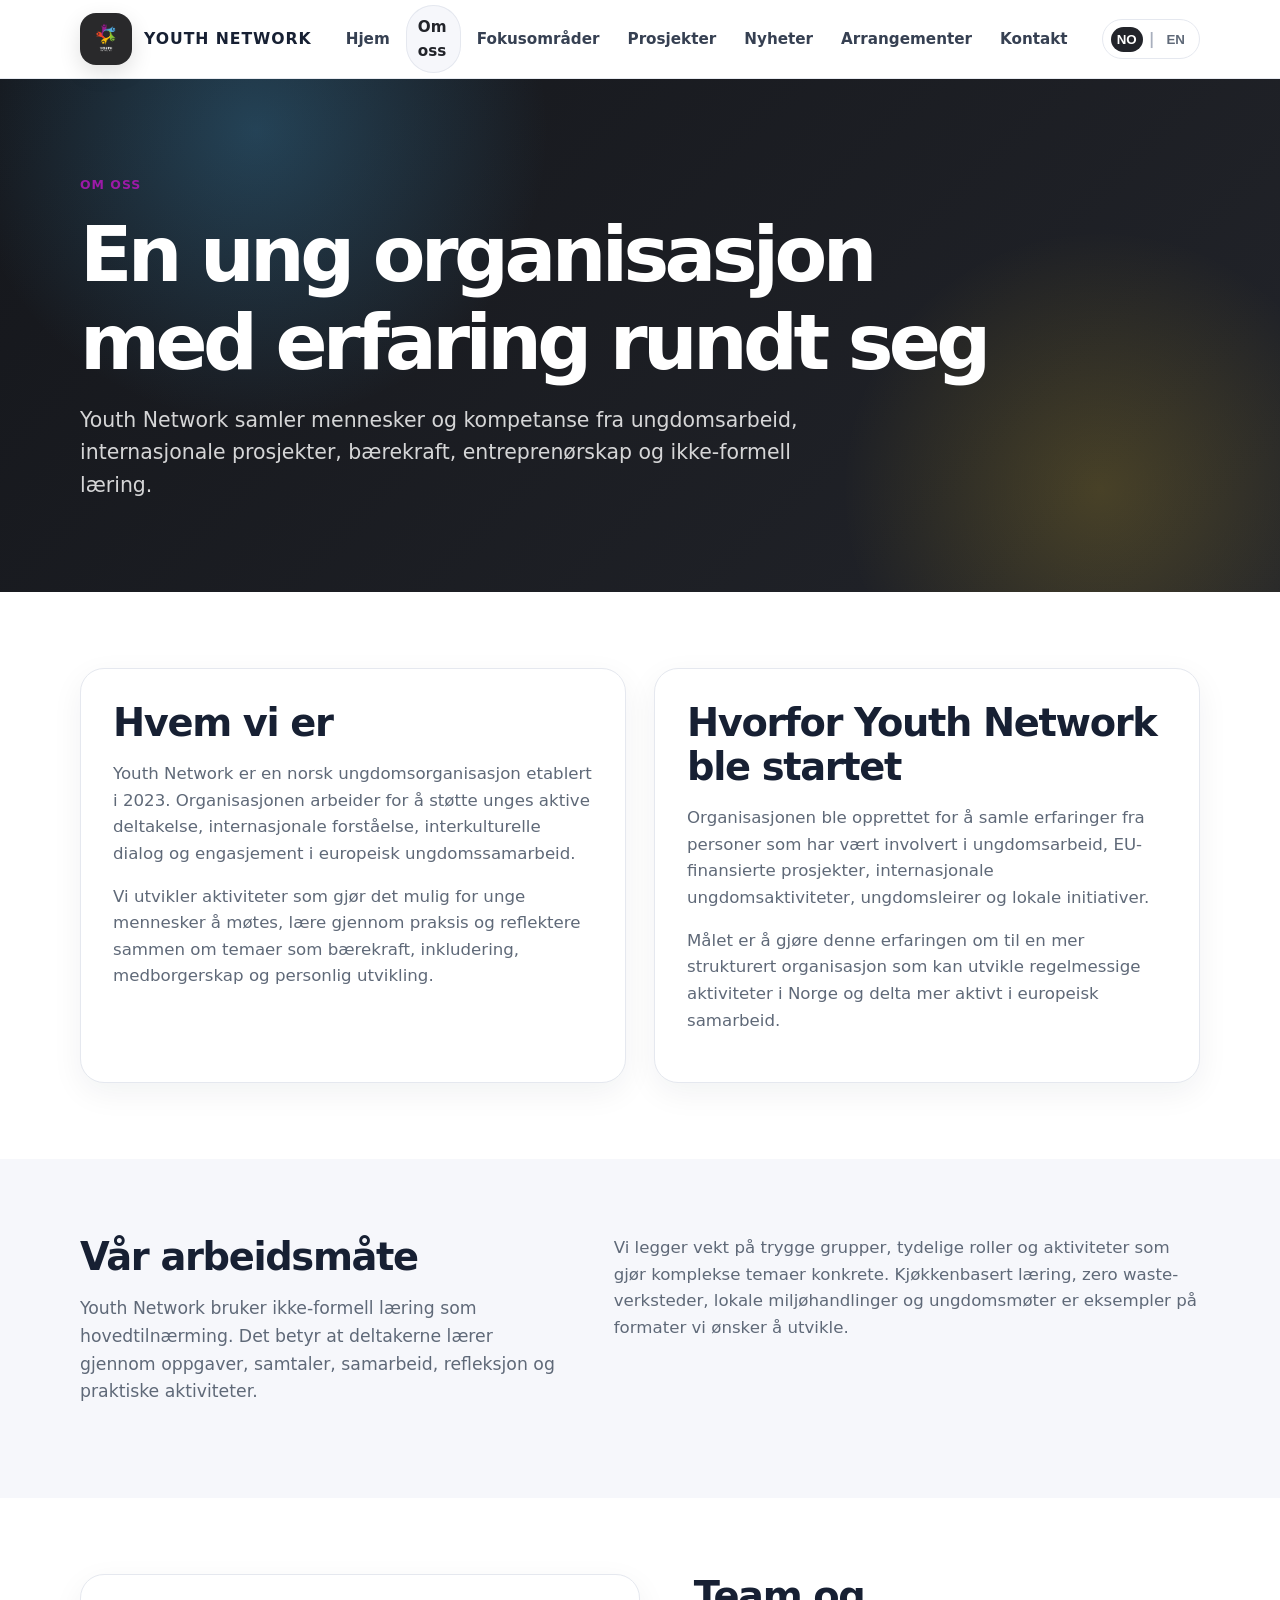
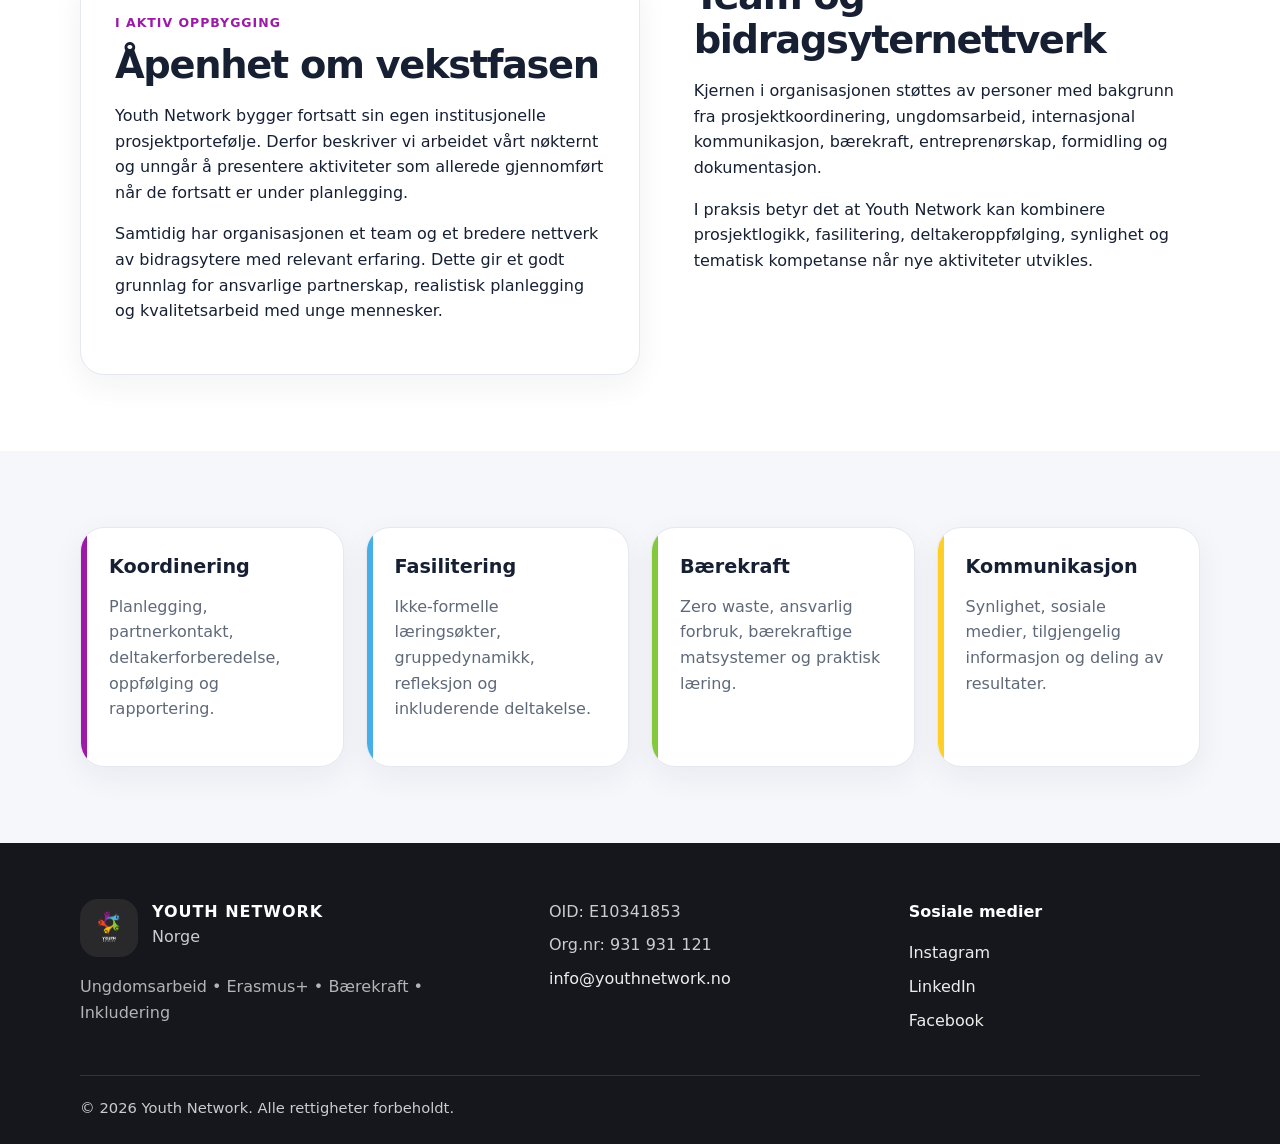
==== about.html @ 1f27862b "Add files via upload" ====
<!DOCTYPE html>
<html lang="no">
<head>
  <meta charset="UTF-8">
  <meta name="viewport" content="width=device-width, initial-scale=1.0">
  <meta name="description" content="Youth Network er en norsk ungdomsorganisasjon for ungdomsarbeid, Erasmus+, bærekraft og inkludering.">
  <title>Om oss | Youth Network</title>
  <link rel="icon" href="assets/img/logo.png">
  <link rel="stylesheet" href="assets/css/style.css">
</head>
<body data-title-key="meta.aboutTitle">
  
<header class="site-header">
  <a class="skip-link" href="#main" data-i18n="skip.content">Hopp til innhold</a>
  <div class="container header-inner">
    <a class="brand" href="index.html" aria-label="Youth Network home">
      <img src="assets/img/logo.png" alt="Youth Network logo" class="brand-logo">
      <span class="brand-text" data-i18n="site.name">Youth Network</span>
    </a>
    <button class="nav-toggle" type="button" aria-expanded="false" aria-controls="site-nav">
      <span class="nav-toggle-bars" aria-hidden="true"></span>
      <span data-i18n="nav.menu">Meny</span>
    </button>
    <nav id="site-nav" class="site-nav" aria-label="Main navigation">
      <a class="nav-link" href="index.html" data-i18n="nav.home">Hjem</a><a class="nav-link active" href="about.html" data-i18n="nav.about" aria-current="page">Om oss</a><a class="nav-link" href="focus-areas.html" data-i18n="nav.focus">Fokusområder</a><a class="nav-link" href="projects.html" data-i18n="nav.projects">Prosjekter</a><a class="nav-link" href="news.html" data-i18n="nav.news">Nyheter</a><a class="nav-link" href="events.html" data-i18n="nav.events">Arrangementer</a><a class="nav-link" href="contact.html" data-i18n="nav.contact">Kontakt</a>
    </nav>
    <div class="language-switch" aria-label="Language switch">
      <button type="button" data-lang-button="no" class="lang-btn active" aria-pressed="true" data-i18n="lang.no">NO</button>
      <span class="lang-divider">|</span>
      <button type="button" data-lang-button="en" class="lang-btn" aria-pressed="false" data-i18n="lang.en">EN</button>
    </div>
  </div>
</header>
  <main id="main">
    
<section class="page-hero">
  <div class="container page-hero-inner">
    <p class="kicker" data-i18n="about.hero.kicker">Om oss</p>
    <h1 data-i18n="about.hero.title">En ung organisasjon med erfaring rundt seg</h1>
    <p class="lead" data-i18n="about.hero.text">Youth Network samler mennesker og kompetanse fra ungdomsarbeid, internasjonale prosjekter, bærekraft, entreprenørskap og ikke-formell læring.</p>
  </div>
</section>
<section class="section">
  <div class="container content-grid">
    <article class="text-block">
      <h2 data-i18n="about.who.title">Hvem vi er</h2>
      <p data-i18n="about.who.text1">Youth Network er en norsk ungdomsorganisasjon etablert i 2023. Organisasjonen arbeider for å støtte unges aktive deltakelse, internasjonale forståelse, interkulturelle dialog og engasjement i europeisk ungdomssamarbeid.</p>
      <p data-i18n="about.who.text2">Vi utvikler aktiviteter som gjør det mulig for unge mennesker å møtes, lære gjennom praksis og reflektere sammen om temaer som bærekraft, inkludering, medborgerskap og personlig utvikling.</p>
    </article>
    <article class="text-block">
      <h2 data-i18n="about.why.title">Hvorfor Youth Network ble startet</h2>
      <p data-i18n="about.why.text1">Organisasjonen ble opprettet for å samle erfaringer fra personer som har vært involvert i ungdomsarbeid, EU-finansierte prosjekter, internasjonale ungdomsaktiviteter, ungdomsleirer og lokale initiativer.</p>
      <p data-i18n="about.why.text2">Målet er å gjøre denne erfaringen om til en mer strukturert organisasjon som kan utvikle regelmessige aktiviteter i Norge og delta mer aktivt i europeisk samarbeid.</p>
    </article>
  </div>
</section>
<section class="section section-soft">
  <div class="container split">
    <div>
      <h2 data-i18n="about.approach.title">Vår arbeidsmåte</h2>
      <p class="lead small" data-i18n="about.approach.text1">Youth Network bruker ikke-formell læring som hovedtilnærming. Det betyr at deltakerne lærer gjennom oppgaver, samtaler, samarbeid, refleksjon og praktiske aktiviteter.</p>
    </div>
    <div class="prose">
      <p data-i18n="about.approach.text2">Vi legger vekt på trygge grupper, tydelige roller og aktiviteter som gjør komplekse temaer konkrete. Kjøkkenbasert læring, zero waste-verksteder, lokale miljøhandlinger og ungdomsmøter er eksempler på formater vi ønsker å utvikle.</p>
    </div>
  </div>
</section>
<section class="section">
  <div class="container split reverse">
    <div class="notice-card">
      <p class="kicker" data-i18n="common.growthBadge">I aktiv oppbygging</p>
      <h2 data-i18n="about.growth.title">Åpenhet om vekstfasen</h2>
      <p data-i18n="about.growth.text1">Youth Network bygger fortsatt sin egen institusjonelle prosjektportefølje. Derfor beskriver vi arbeidet vårt nøkternt og unngår å presentere aktiviteter som allerede gjennomført når de fortsatt er under planlegging.</p>
      <p data-i18n="about.growth.text2">Samtidig har organisasjonen et team og et bredere nettverk av bidragsytere med relevant erfaring. Dette gir et godt grunnlag for ansvarlige partnerskap, realistisk planlegging og kvalitetsarbeid med unge mennesker.</p>
    </div>
    <div>
      <h2 data-i18n="about.team.title">Team og bidragsyternettverk</h2>
      <p data-i18n="about.team.text1">Kjernen i organisasjonen støttes av personer med bakgrunn fra prosjektkoordinering, ungdomsarbeid, internasjonal kommunikasjon, bærekraft, entreprenørskap, formidling og dokumentasjon.</p>
      <p data-i18n="about.team.text2">I praksis betyr det at Youth Network kan kombinere prosjektlogikk, fasilitering, deltakeroppfølging, synlighet og tematisk kompetanse når nye aktiviteter utvikles.</p>
    </div>
  </div>
</section>
<section class="section section-soft">
  <div class="container">
    <div class="card-grid four">
      
<article class="card ">
  <h3 data-i18n="about.team.role1.title">Koordinering</h3>
  <p data-i18n="about.team.role1.text">Planlegging, partnerkontakt, deltakerforberedelse, oppfølging og rapportering.</p>
</article>
      
<article class="card ">
  <h3 data-i18n="about.team.role2.title">Fasilitering</h3>
  <p data-i18n="about.team.role2.text">Ikke-formelle læringsøkter, gruppedynamikk, refleksjon og inkluderende deltakelse.</p>
</article>
      
<article class="card ">
  <h3 data-i18n="about.team.role3.title">Bærekraft</h3>
  <p data-i18n="about.team.role3.text">Zero waste, ansvarlig forbruk, bærekraftige matsystemer og praktisk læring.</p>
</article>
      
<article class="card ">
  <h3 data-i18n="about.team.role4.title">Kommunikasjon</h3>
  <p data-i18n="about.team.role4.text">Synlighet, sosiale medier, tilgjengelig informasjon og deling av resultater.</p>
</article>
    </div>
  </div>
</section>

  </main>
  
<footer class="site-footer">
  <div class="container footer-grid">
    <div>
      <div class="footer-brand">
        <img src="assets/img/logo.png" alt="Youth Network logo" class="footer-logo">
        <div>
          <strong data-i18n="site.name">Youth Network</strong>
          <p data-i18n="footer.location">Norge</p>
        </div>
      </div>
      <p class="footer-tagline" data-i18n="site.tagline">Ungdomsarbeid • Erasmus+ • Bærekraft • Inkludering</p>
    </div>
    <div class="footer-details">
      <p data-i18n="footer.oid">OID: E10341853</p>
      <p data-i18n="footer.orgno">Org.nr: 931 931 121</p>
      <p><a href="mailto:info@youthnetwork.no" data-i18n="footer.email">info@youthnetwork.no</a></p>
    </div>
    <div class="footer-social">
      <p class="footer-heading" data-i18n="footer.social">Sosiale medier</p>
      <a href="#" aria-label="Instagram placeholder" data-i18n="footer.instagram">Instagram</a>
      <a href="#" aria-label="LinkedIn placeholder" data-i18n="footer.linkedin">LinkedIn</a>
      <a href="#" aria-label="Facebook placeholder" data-i18n="footer.facebook">Facebook</a>
    </div>
  </div>
  <div class="container footer-bottom">
    <p>© <span id="current-year">2026</span> <span data-i18n="site.name">Youth Network</span>. <span data-i18n="footer.rights">Alle rettigheter forbeholdt.</span></p>
  </div>
</footer>
  <script src="assets/js/language.js"></script>
</body>
</html>
---- assets/css/style.css ----
:root {
  --charcoal: #22242a;
  --charcoal-2: #15171c;
  --ink: #172033;
  --muted: #5f6978;
  --line: #e5e8ef;
  --surface: #ffffff;
  --soft: #f6f7fb;
  --purple: #9c1aa7;
  --blue: #46aee8;
  --green: #83c83d;
  --yellow: #ffcf25;
  --orange: #f2492c;
  --radius: 24px;
  --shadow: 0 18px 45px rgba(21, 23, 28, 0.12);
}

* { box-sizing: border-box; }
html { scroll-behavior: smooth; }
body {
  margin: 0;
  font-family: system-ui, -apple-system, BlinkMacSystemFont, "Segoe UI", sans-serif;
  color: var(--ink);
  background: var(--surface);
  line-height: 1.6;
}
img { max-width: 100%; display: block; }
a { color: inherit; text-decoration: none; }
p { margin: 0 0 1rem; }
h1, h2, h3 { line-height: 1.15; margin: 0 0 1rem; color: var(--ink); }
h1 { font-size: clamp(2.3rem, 6vw, 5rem); letter-spacing: -0.06em; }
h2 { font-size: clamp(1.7rem, 3vw, 2.6rem); letter-spacing: -0.035em; }
h3 { font-size: 1.2rem; }
.container { width: min(1120px, calc(100% - 40px)); margin: 0 auto; }
.skip-link {
  position: absolute;
  left: 16px;
  top: -48px;
  background: var(--charcoal);
  color: #fff;
  padding: 10px 14px;
  border-radius: 10px;
  z-index: 1000;
}
.skip-link:focus { top: 12px; }

.site-header {
  position: sticky;
  top: 0;
  z-index: 100;
  background: rgba(255,255,255,0.94);
  backdrop-filter: blur(16px);
  border-bottom: 1px solid rgba(229,232,239,0.9);
}
.header-inner {
  min-height: 78px;
  display: flex;
  align-items: center;
  gap: 22px;
}
.brand { display: inline-flex; align-items: center; gap: 12px; flex: 0 0 auto; }
.brand-logo { width: 52px; height: 52px; border-radius: 16px; object-fit: cover; box-shadow: 0 8px 22px rgba(0,0,0,.12); }
.brand-text { font-weight: 800; letter-spacing: 0.06em; text-transform: uppercase; font-size: 0.98rem; }
.site-nav { margin-left: auto; display: flex; align-items: center; gap: 4px; }
.nav-link {
  padding: 10px 12px;
  border-radius: 999px;
  color: #364052;
  font-weight: 650;
  font-size: 0.95rem;
}
.nav-link:hover, .nav-link.active { background: var(--soft); color: var(--charcoal); }
.nav-link.active { box-shadow: inset 0 0 0 1px var(--line); }
.language-switch {
  display: inline-flex;
  align-items: center;
  gap: 6px;
  padding: 6px 8px;
  border: 1px solid var(--line);
  border-radius: 999px;
  background: #fff;
}
.lang-btn {
  border: 0;
  background: transparent;
  cursor: pointer;
  font-weight: 800;
  color: var(--muted);
  padding: 5px 6px;
  border-radius: 999px;
}
.lang-btn.active { color: #fff; background: var(--charcoal); }
.lang-divider { color: #a8afbd; font-weight: 700; }
.nav-toggle {
  display: none;
  margin-left: auto;
  border: 1px solid var(--line);
  background: #fff;
  border-radius: 999px;
  padding: 9px 12px;
  font-weight: 700;
  gap: 8px;
  align-items: center;
}
.nav-toggle-bars,
.nav-toggle-bars::before,
.nav-toggle-bars::after {
  display: block;
  width: 18px;
  height: 2px;
  background: var(--charcoal);
  border-radius: 2px;
  content: "";
}
.nav-toggle-bars::before { transform: translateY(-6px); }
.nav-toggle-bars::after { transform: translateY(4px); }

.hero {
  background:
    radial-gradient(circle at 15% 20%, rgba(156,26,167,.45), transparent 26%),
    radial-gradient(circle at 82% 20%, rgba(70,174,232,.35), transparent 24%),
    radial-gradient(circle at 75% 85%, rgba(131,200,61,.25), transparent 28%),
    linear-gradient(135deg, var(--charcoal-2), var(--charcoal));
  color: #fff;
  overflow: hidden;
}
.hero h1, .hero h2 { color: #fff; }
.hero .lead { color: rgba(255,255,255,.84); }
.hero-grid { min-height: 680px; display: grid; grid-template-columns: 1.15fr .85fr; gap: 48px; align-items: center; padding: 84px 0; }
.kicker {
  display: inline-flex;
  margin: 0 0 16px;
  color: var(--purple);
  font-weight: 850;
  letter-spacing: 0.08em;
  text-transform: uppercase;
  font-size: 0.78rem;
}
.hero .kicker { color: var(--yellow); }
.hero-slogan { font-size: clamp(1.25rem, 2.3vw, 2rem); max-width: 800px; margin-bottom: 1rem; font-weight: 650; }
.lead { font-size: clamp(1.08rem, 1.6vw, 1.28rem); color: var(--muted); max-width: 760px; }
.lead.small { font-size: 1.08rem; }
.hero-actions, .cta-actions { display: flex; flex-wrap: wrap; gap: 12px; margin-top: 28px; }
.btn {
  display: inline-flex;
  align-items: center;
  justify-content: center;
  min-height: 46px;
  padding: 12px 18px;
  border-radius: 999px;
  font-weight: 800;
  border: 1px solid transparent;
  transition: transform .18s ease, box-shadow .18s ease, background .18s ease;
}
.btn:hover { transform: translateY(-2px); box-shadow: 0 12px 28px rgba(0,0,0,.14); }
.btn-primary { background: linear-gradient(135deg, var(--purple), var(--orange)); color: #fff; }
.btn-secondary { background: #fff; color: var(--charcoal); border-color: rgba(255,255,255,.25); }
.btn-light { background: transparent; color: #fff; border-color: rgba(255,255,255,.35); }
.cta-band .btn-secondary { border-color: var(--line); }
.hero-logo-card {
  justify-self: center;
  width: min(410px, 100%);
  padding: 28px;
  border-radius: 34px;
  background: rgba(255,255,255,.09);
  border: 1px solid rgba(255,255,255,.16);
  box-shadow: 0 28px 90px rgba(0,0,0,.28);
}
.hero-logo-card img { border-radius: 26px; width: 100%; }
.color-dots { display: flex; justify-content: center; gap: 10px; margin-top: 20px; }
.color-dots span { width: 12px; height: 12px; border-radius: 999px; display: block; }
.color-dots span:nth-child(1) { background: var(--purple); }
.color-dots span:nth-child(2) { background: var(--blue); }
.color-dots span:nth-child(3) { background: var(--green); }
.color-dots span:nth-child(4) { background: var(--yellow); }
.color-dots span:nth-child(5) { background: var(--orange); }

.page-hero {
  color: #fff;
  background:
    radial-gradient(circle at 20% 10%, rgba(70,174,232,.28), transparent 26%),
    radial-gradient(circle at 86% 80%, rgba(255,207,37,.18), transparent 22%),
    linear-gradient(135deg, var(--charcoal-2), var(--charcoal));
}
.page-hero h1 { color: #fff; max-width: 920px; }
.page-hero .lead { color: rgba(255,255,255,.82); }
.page-hero-inner { padding: 92px 0 74px; }

.section { padding: 76px 0; }
.section-soft { background: var(--soft); }
.section-heading { text-align: center; max-width: 760px; margin: 0 auto 34px; }
.section-heading.left { text-align: left; margin-left: 0; }
.split { display: grid; grid-template-columns: .9fr 1.1fr; gap: 54px; align-items: start; }
.split.reverse { grid-template-columns: 1.05fr .95fr; }
.prose p, .text-block p, .project-panel p, .contact-card p, .method-box p { color: var(--muted); font-size: 1.04rem; }
.content-grid { display: grid; grid-template-columns: repeat(2, minmax(0, 1fr)); gap: 28px; }
.text-block, .card, .notice-card, .project-panel, .contact-card, .method-box, .news-card, .event-card, .accent-panel, .social-box {
  background: #fff;
  border: 1px solid var(--line);
  border-radius: var(--radius);
  box-shadow: 0 10px 32px rgba(23,32,51,.06);
}
.text-block { padding: 32px; }
.card { padding: 28px; position: relative; overflow: hidden; }
.card::before, .news-card::before, .event-card::before {
  content: "";
  position: absolute;
  inset: 0 auto 0 0;
  width: 6px;
  background: var(--purple);
}
.card:nth-child(5n+2)::before, .news-card:nth-child(5n+2)::before, .event-card:nth-child(5n+2)::before { background: var(--blue); }
.card:nth-child(5n+3)::before, .news-card:nth-child(5n+3)::before, .event-card:nth-child(5n+3)::before { background: var(--green); }
.card:nth-child(5n+4)::before { background: var(--yellow); }
.card:nth-child(5n+5)::before { background: var(--orange); }
.card p { color: var(--muted); }
.card-grid { display: grid; gap: 22px; }
.card-grid.three { grid-template-columns: repeat(3, minmax(0, 1fr)); }
.card-grid.four { grid-template-columns: repeat(4, minmax(0, 1fr)); }
.focus-grid .card { min-height: 220px; }
.accent-panel {
  padding: 36px;
  background:
    linear-gradient(#fff,#fff) padding-box,
    linear-gradient(135deg, var(--purple), var(--blue), var(--green), var(--yellow), var(--orange)) border-box;
  border: 2px solid transparent;
}
.accent-panel.wide { max-width: 920px; }
.accent-panel p { color: var(--muted); }
.notice-card { padding: 34px; }
.notice-card.slim { max-width: 820px; }
.notice-card .kicker { margin-bottom: 10px; }
.mini-list { display: flex; flex-wrap: wrap; gap: 12px; align-content: start; }
.chip {
  display: inline-flex;
  align-items: center;
  min-height: 42px;
  padding: 10px 14px;
  border-radius: 999px;
  background: var(--soft);
  border: 1px solid var(--line);
  font-weight: 750;
}
.chip:nth-child(5n+1) { border-color: rgba(156,26,167,.28); color: var(--purple); }
.chip:nth-child(5n+2) { border-color: rgba(70,174,232,.36); color: #147bad; }
.chip:nth-child(5n+3) { border-color: rgba(131,200,61,.36); color: #4a831c; }
.chip:nth-child(5n+4) { border-color: rgba(255,207,37,.56); color: #9a7100; }
.chip:nth-child(5n+5) { border-color: rgba(242,73,44,.34); color: #b6331e; }
.method-box { padding: 36px; max-width: 900px; }
.check-list { list-style: none; padding: 0; margin: 18px 0 0; display: grid; gap: 12px; }
.check-list li { padding-left: 32px; position: relative; color: var(--muted); font-size: 1.03rem; }
.check-list li::before {
  content: "";
  position: absolute;
  left: 0;
  top: .35rem;
  width: 18px;
  height: 18px;
  border-radius: 50%;
  background: linear-gradient(135deg, var(--green), var(--blue));
  box-shadow: inset 0 0 0 5px #fff;
  border: 2px solid rgba(70,174,232,.3);
}
.project-columns { display: grid; grid-template-columns: repeat(2, minmax(0, 1fr)); gap: 28px; }
.project-panel { padding: 32px; }
.news-grid { display: grid; grid-template-columns: repeat(3, minmax(0, 1fr)); gap: 24px; }
.news-card { padding: 30px; position: relative; min-height: 260px; }
.card-meta { color: var(--purple); font-weight: 850; text-transform: uppercase; letter-spacing: .08em; font-size: .78rem; }
.events-list { display: grid; gap: 22px; }
.event-card { position: relative; display: grid; grid-template-columns: 170px 1fr; gap: 24px; padding: 28px; align-items: start; }
.event-date { display: inline-flex; align-items: center; justify-content: center; min-height: 74px; padding: 12px; border-radius: 18px; background: var(--charcoal); color: #fff; font-weight: 850; text-align: center; }
.event-location { color: var(--purple); font-weight: 750; }
.cta-band { background: var(--charcoal); color: #fff; }
.cta-band h2 { color: #fff; }
.cta-band p { color: rgba(255,255,255,.78); }
.cta-inner { display: flex; align-items: center; justify-content: space-between; gap: 28px; }
.cta-inner .btn-secondary { background: #fff; color: var(--charcoal); }
.contact-grid { display: grid; grid-template-columns: 1.2fr .8fr; gap: 28px; align-items: start; }
.contact-card, .social-box { padding: 32px; }
.contact-card.highlight { background: var(--charcoal); color: #fff; }
.contact-card.highlight h2 { color: #fff; }
.contact-card.highlight p { color: rgba(255,255,255,.78); }
.info-list { margin: 0; display: grid; gap: 14px; }
.info-row { display: grid; grid-template-columns: 180px 1fr; gap: 18px; padding-bottom: 14px; border-bottom: 1px solid var(--line); }
.info-row:last-child { border-bottom: 0; }
dt { color: var(--muted); font-weight: 760; }
dd { margin: 0; font-weight: 760; overflow-wrap: anywhere; }
dd a { color: #146ea0; }
.social-links-large { display: flex; flex-wrap: wrap; gap: 12px; margin-top: 18px; }
.social-links-large a { padding: 10px 14px; border: 1px solid var(--line); border-radius: 999px; font-weight: 750; background: #fff; }

.site-footer { background: var(--charcoal-2); color: rgba(255,255,255,.78); padding: 56px 0 24px; }
.site-footer a { color: rgba(255,255,255,.92); }
.footer-grid { display: grid; grid-template-columns: 1.2fr .9fr .8fr; gap: 32px; align-items: start; }
.footer-brand { display: flex; align-items: center; gap: 14px; }
.footer-logo { width: 58px; height: 58px; object-fit: cover; border-radius: 18px; }
.footer-brand strong { color: #fff; letter-spacing: .06em; text-transform: uppercase; }
.footer-brand p, .footer-details p, .footer-social p { margin: 0 0 8px; }
.footer-tagline { margin-top: 16px; color: rgba(255,255,255,.68); }
.footer-heading { color: #fff; font-weight: 800; }
.footer-social { display: flex; flex-direction: column; gap: 8px; }
.footer-bottom { border-top: 1px solid rgba(255,255,255,.12); margin-top: 34px; padding-top: 20px; font-size: .92rem; }
.footer-bottom p { margin: 0; }

@media (max-width: 980px) {
  .nav-toggle { display: inline-flex; }
  .site-nav {
    position: absolute;
    left: 20px;
    right: 20px;
    top: 78px;
    display: none;
    flex-direction: column;
    align-items: stretch;
    padding: 14px;
    border: 1px solid var(--line);
    border-radius: 22px;
    background: #fff;
    box-shadow: var(--shadow);
  }
  .site-nav.open { display: flex; }
  .nav-link { border-radius: 14px; padding: 12px 14px; }
  .language-switch { margin-left: 0; }
  .hero-grid { grid-template-columns: 1fr; min-height: auto; padding: 64px 0; }
  .hero-logo-card { width: min(320px, 100%); justify-self: start; }
  .split, .split.reverse, .content-grid, .project-columns, .contact-grid, .footer-grid { grid-template-columns: 1fr; }
  .card-grid.four, .card-grid.three, .news-grid { grid-template-columns: repeat(2, minmax(0, 1fr)); }
  .cta-inner { flex-direction: column; align-items: flex-start; }
}
@media (max-width: 680px) {
  .container { width: min(100% - 28px, 1120px); }
  .header-inner { min-height: 70px; gap: 10px; }
  .brand-logo { width: 44px; height: 44px; border-radius: 14px; }
  .brand-text { display: none; }
  .site-nav { top: 70px; left: 14px; right: 14px; }
  .language-switch { padding: 4px 6px; }
  .hero-grid { padding: 46px 0; }
  .page-hero-inner { padding: 64px 0 54px; }
  .section { padding: 54px 0; }
  .card-grid.four, .card-grid.three, .news-grid { grid-template-columns: 1fr; }
  .event-card { grid-template-columns: 1fr; }
  .event-date { justify-content: flex-start; min-height: auto; width: fit-content; }
  .info-row { grid-template-columns: 1fr; gap: 2px; }
  .hero-actions, .cta-actions { flex-direction: column; align-items: stretch; }
  .btn { width: 100%; }
  .text-block, .card, .notice-card, .project-panel, .contact-card, .method-box, .news-card, .event-card, .accent-panel, .social-box { padding: 24px; border-radius: 20px; }
}
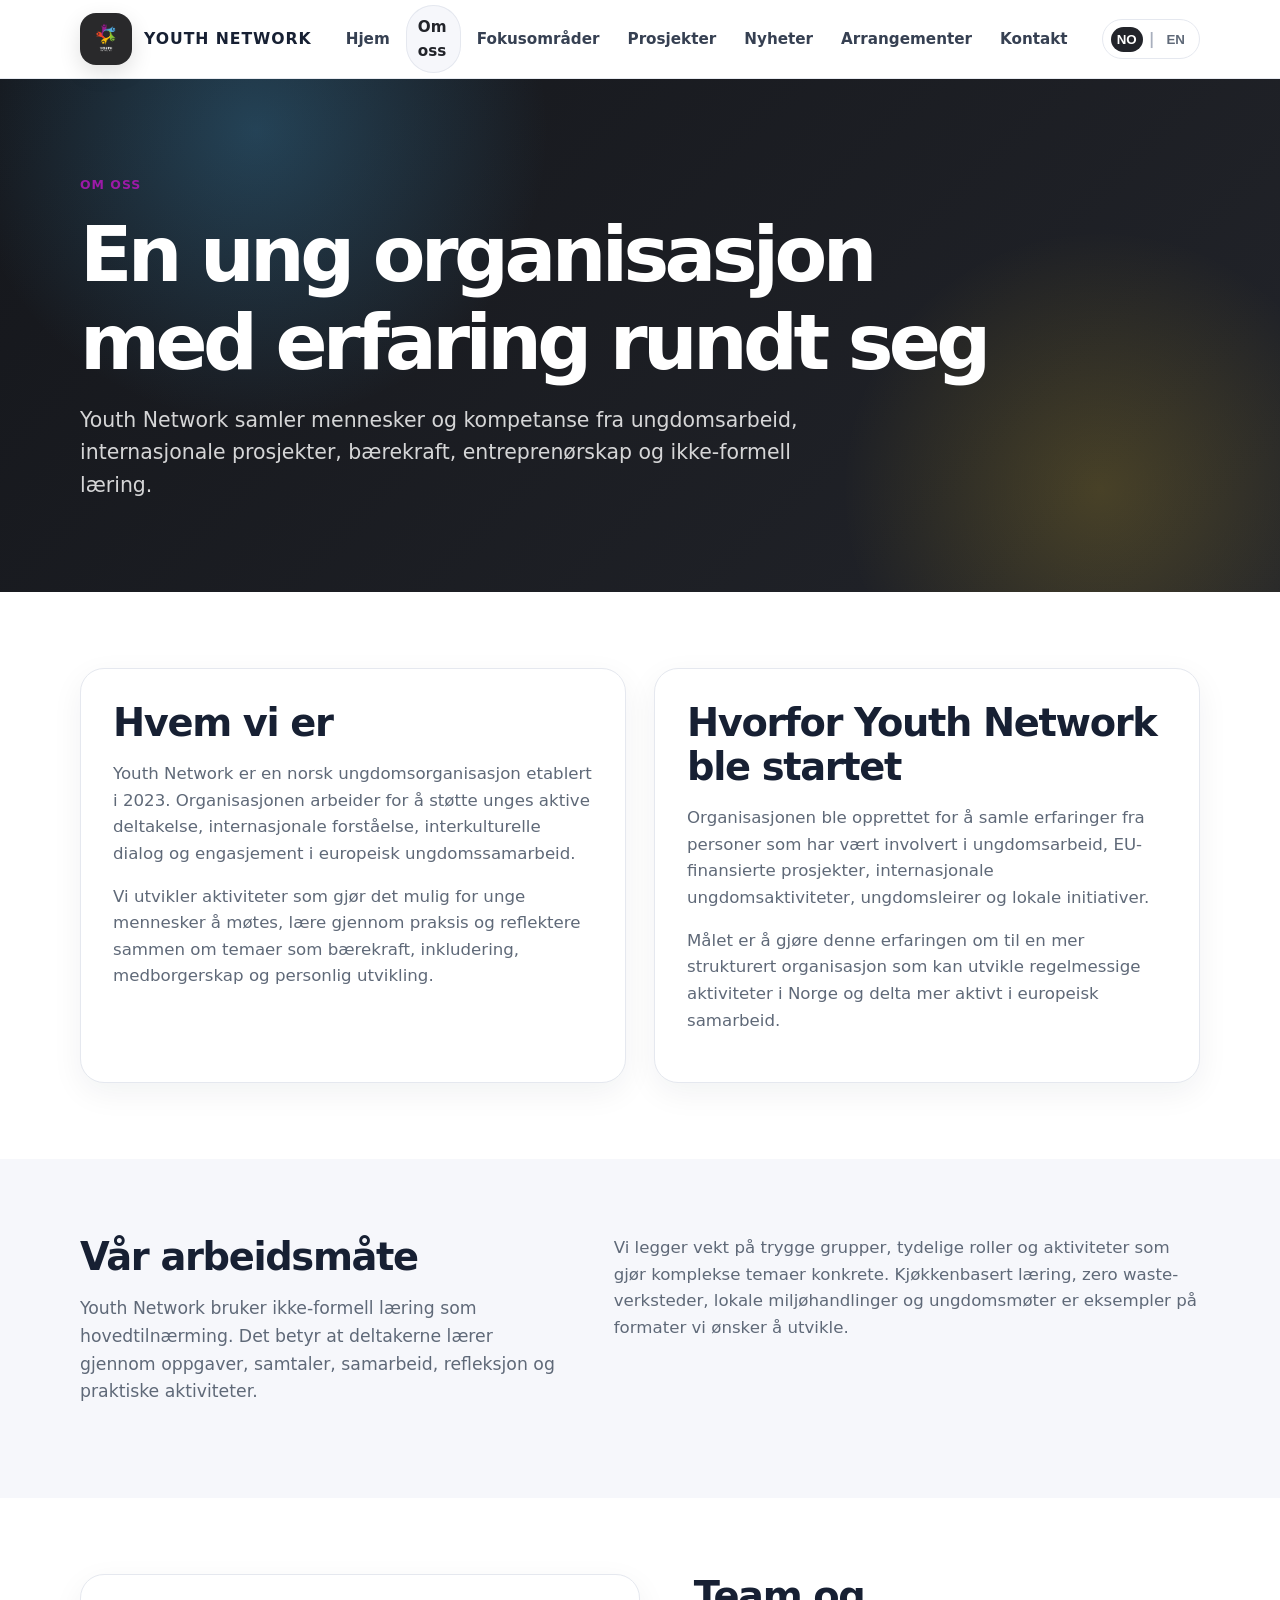
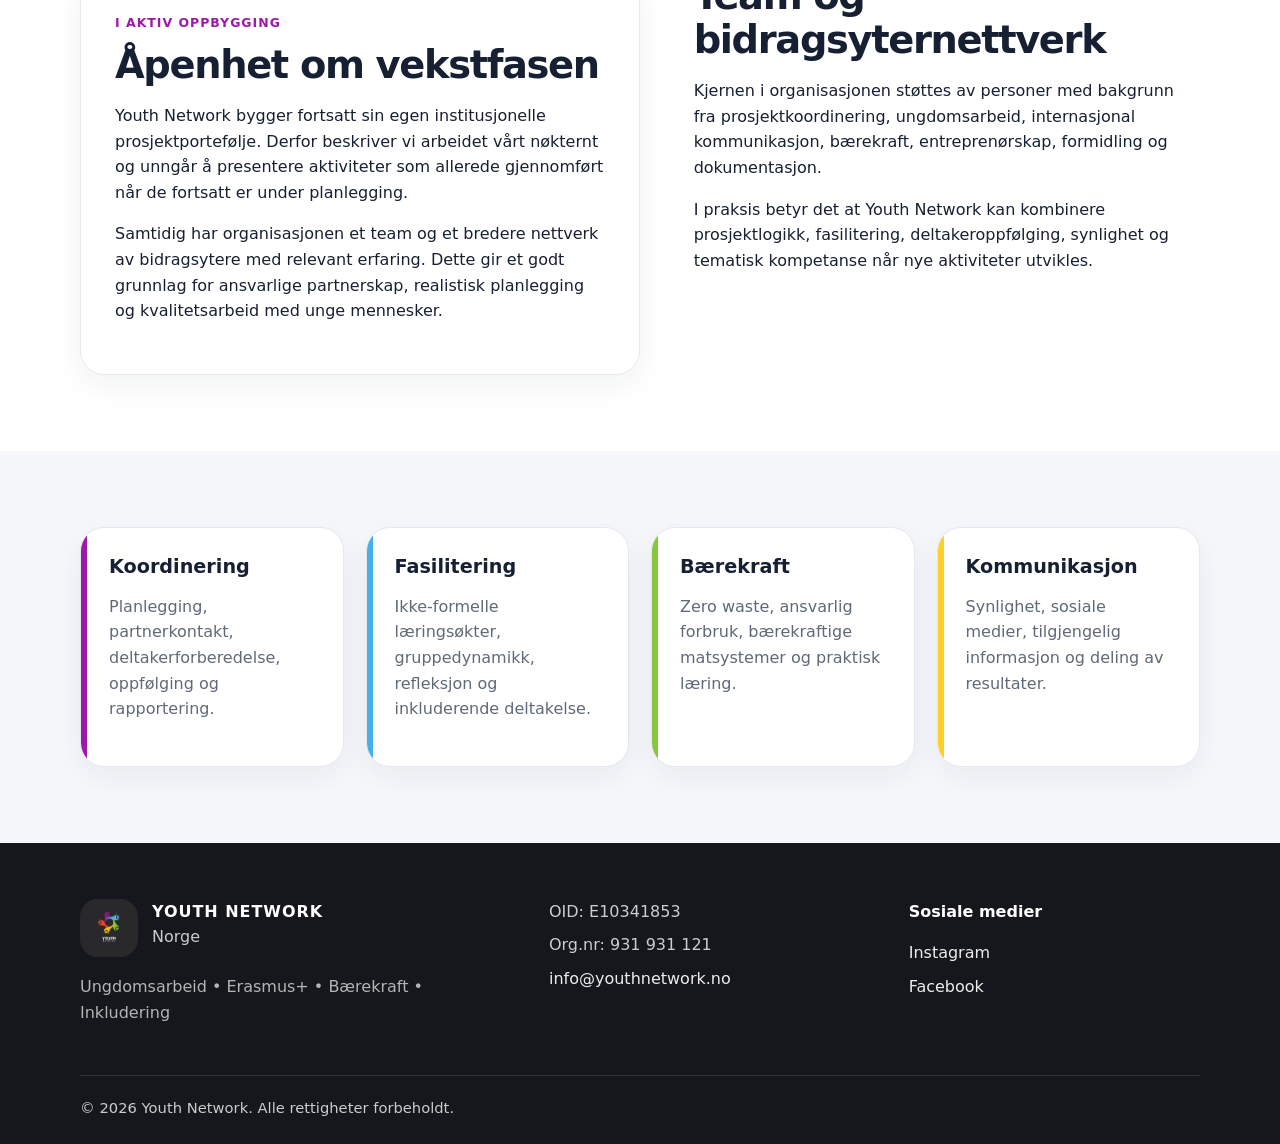
==== commit 12ee6fdd: "Update about.html" ====
--- a/about.html
+++ b/about.html
@@ -126,12 +126,27 @@
       <p data-i18n="footer.orgno">Org.nr: 931 931 121</p>
       <p><a href="mailto:info@youthnetwork.no" data-i18n="footer.email">info@youthnetwork.no</a></p>
     </div>
-    <div class="footer-social">
-      <p class="footer-heading" data-i18n="footer.social">Sosiale medier</p>
-      <a href="#" aria-label="Instagram placeholder" data-i18n="footer.instagram">Instagram</a>
-      <a href="#" aria-label="LinkedIn placeholder" data-i18n="footer.linkedin">LinkedIn</a>
-      <a href="#" aria-label="Facebook placeholder" data-i18n="footer.facebook">Facebook</a>
-    </div>
+<div class="footer-social">
+  <p class="footer-heading" data-i18n="footer.social">Sosiale medier</p>
+
+  <a 
+    href="https://www.instagram.com/youthnetwork.no/" 
+    target="_blank" 
+    rel="noopener noreferrer" 
+    aria-label="Youth Network Instagram"
+    data-i18n="footer.instagram">
+    Instagram
+  </a>
+
+  <a 
+    href="https://www.facebook.com/p/Youth-Network-61571332735462/" 
+    target="_blank" 
+    rel="noopener noreferrer" 
+    aria-label="Youth Network Facebook"
+    data-i18n="footer.facebook">
+    Facebook
+  </a>
+</div>
   </div>
   <div class="container footer-bottom">
     <p>© <span id="current-year">2026</span> <span data-i18n="site.name">Youth Network</span>. <span data-i18n="footer.rights">Alle rettigheter forbeholdt.</span></p>
